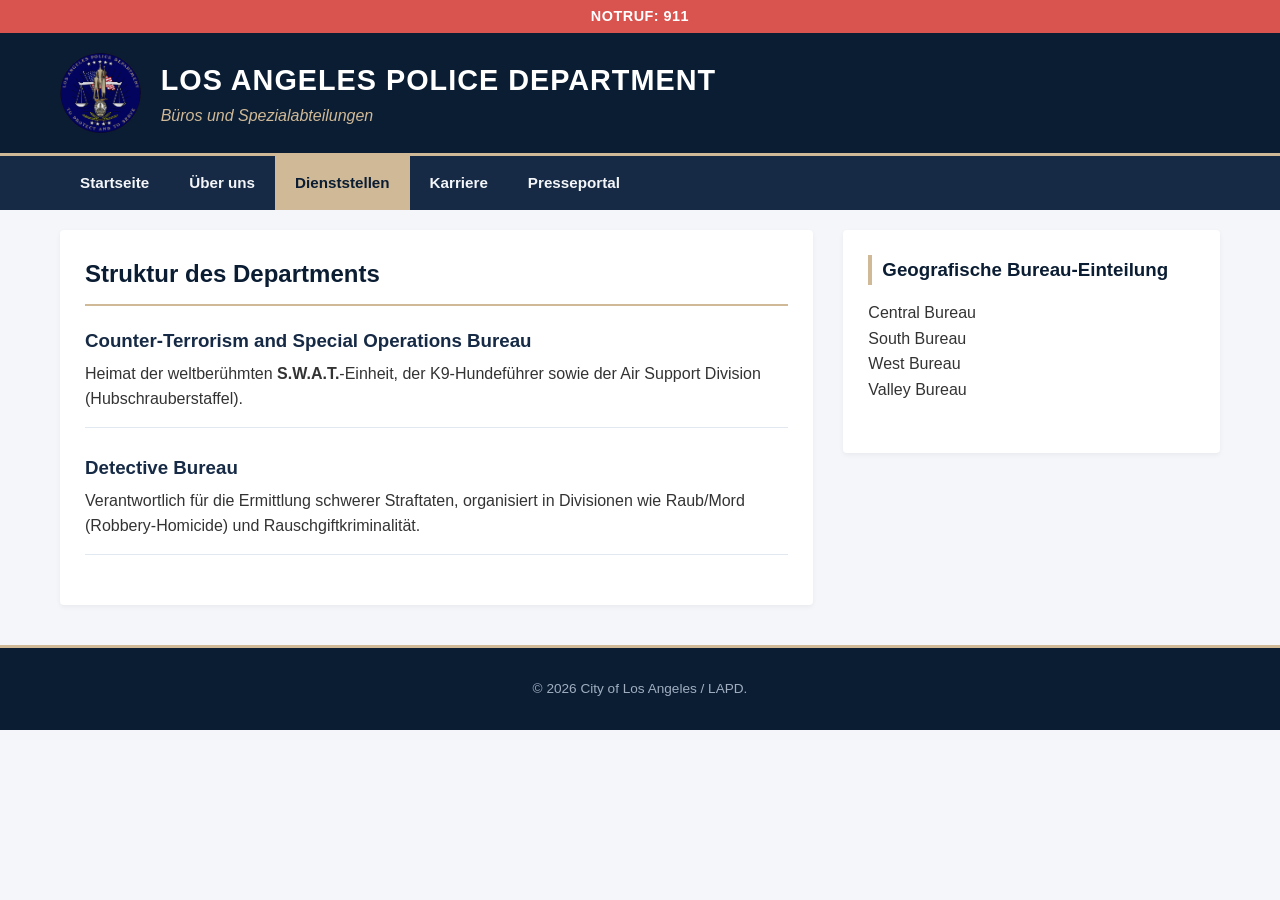
==== dienststellen.html @ 136182f8 "Add files via upload" ====
<!DOCTYPE html>
<html lang="de">
<head>
    <meta charset="UTF-8">
    <meta name="viewport" content="width=device-width, initial-scale=1.0">
    <title>Dienststellen - LAPD</title>
    <link rel="stylesheet" href="style.css">
</head>
<body>
    <div class="announcement-bar"><p><strong>NOTRUF: 911</strong></p></div>
    <header class="main-header">
        <div class="header-container">
            <img src="lapd-logo.png" alt="LAPD Emblem" class="logo">
            <div class="header-text"><h1>LOS ANGELES POLICE DEPARTMENT</h1><p class="motto">Büros und Spezialabteilungen</p></div>
        </div>
    </header>
    <nav class="navbar">
        <ul>
            <li><a href="index.html">Startseite</a></li>
            <li><a href="ueber-uns.html">Über uns</a></li>
            <li><a href="dienststellen.html" class="active">Dienststellen</a></li>
            <li><a href="karriere.html">Karriere</a></li>
            <li><a href="presse.html">Presseportal</a></li>
        </ul>
    </nav>
    <main class="content-container">
        <section class="main-content">
            <h2>Struktur des Departments</h2>
            <hr>
            <div class="news-card">
                <h3>Counter-Terrorism and Special Operations Bureau</h3>
                <p>Heimat der weltberühmten <strong>S.W.A.T.</strong>-Einheit, der K9-Hundeführer sowie der Air Support Division (Hubschrauberstaffel).</p>
            </div>
            <div class="news-card">
                <h3>Detective Bureau</h3>
                <p>Verantwortlich für die Ermittlung schwerer Straftaten, organisiert in Divisionen wie Raub/Mord (Robbery-Homicide) und Rauschgiftkriminalität.</p>
            </div>
        </section>
        <aside class="sidebar">
            <h3>Geografische Bureau-Einteilung</h3>
            <ul>
                <li>Central Bureau</li>
                <li>South Bureau</li>
                <li>West Bureau</li>
                <li>Valley Bureau</li>
            </ul>
        </aside>
    </main>
    <footer class="main-footer"><p>&copy; 2026 City of Los Angeles / LAPD.</p></footer>
</body>
</html>
---- style.css ----
* {
    margin: 0;
    padding: 0;
    box-sizing: border-box;
    font-family: 'Arial', sans-serif;
}

body {
    background-color: #f4f6f9;
    color: #333;
    line-height: 1.6;
}

.announcement-bar {
    background-color: #d9534f;
    color: white;
    text-align: center;
    padding: 5px 0;
    font-size: 0.9rem;
    letter-spacing: 0.5px;
}

.main-header {
    background-color: #0b1d33;
    color: white;
    padding: 20px 0;
    border-bottom: 3px solid #cfb997;
}

.header-container {
    max-width: 1200px;
    margin: 0 auto;
    display: flex;
    align-items: center;
    padding: 0 20px;
}

.logo {
    height: 80px;
    margin-right: 20px;
}

.header-text h1 {
    font-size: 1.8rem;
    letter-spacing: 1px;
}

.motto {
    color: #cfb997;
    font-style: italic;
    font-size: 1rem;
}

.navbar {
    background-color: #162a45;
}

.navbar ul {
    max-width: 1200px;
    margin: 0 auto;
    list-style: none;
    display: flex;
    padding: 0 20px;
}

.navbar li a {
    display: block;
    color: #f4f6f9;
    text-decoration: none;
    padding: 15px 20px;
    font-weight: bold;
    font-size: 0.95rem;
    transition: background 0.2s;
}

.navbar li a:hover, .navbar li a.active {
    background-color: #cfb997;
    color: #0b1d33;
}

.hero-section {
    position: relative;
    max-width: 1200px;
    margin: 20px auto;
    height: 300px;
    overflow: hidden;
    background-color: #0b1d33;
}

.hero-image {
    width: 100%;
    height: 100%;
    object-fit: cover;
    opacity: 0.6;
}

.hero-overlay {
    position: absolute;
    bottom: 0;
    left: 0;
    right: 0;
    background: linear-gradient(transparent, rgba(11, 29, 51, 0.95));
    color: white;
    padding: 30px 20px;
}

.content-container {
    max-width: 1200px;
    margin: 20px auto;
    display: grid;
    grid-template-columns: 2fr 1fr;
    gap: 30px;
    padding: 0 20px;
}

.main-content {
    background: white;
    padding: 25px;
    border-radius: 4px;
    box-shadow: 0 2px 5px rgba(0,0,0,0.05);
}

.main-content h2 {
    color: #0b1d33;
    margin-bottom: 10px;
}

hr {
    border: 0;
    height: 2px;
    background: #cfb997;
    margin-bottom: 20px;
}

.news-card {
    margin-bottom: 25px;
    padding-bottom: 15px;
    border-bottom: 1px solid #e2e8f0;
}

.news-card h3 {
    color: #162a45;
    margin-bottom: 5px;
}

.date {
    font-size: 0.85rem;
    color: #718096;
    margin-bottom: 10px;
}

.sidebar {
    background: white;
    padding: 25px;
    border-radius: 4px;
    box-shadow: 0 2px 5px rgba(0,0,0,0.05);
    height: fit-content;
}

.sidebar h3 {
    color: #0b1d33;
    margin-bottom: 15px;
    border-left: 4px solid #cfb997;
    padding-left: 10px;
}

.sidebar ul {
    list-style: none;
    margin-bottom: 25px;
}

.sidebar ul li a {
    display: block;
    padding: 10px 0;
    color: #2d3748;
    text-decoration: none;
    border-bottom: 1px solid #edf2f7;
}

.sidebar ul li a:hover {
    color: #cfb997;
}

.wichtig-box {
    background-color: #ebf8ff;
    border-left: 4px solid #3182ce;
    padding: 15px;
    font-size: 0.9rem;
}

.wichtig-box h4 {
    color: #2b6cb0;
    margin-bottom: 5px;
}

.btn-apply {
    display: block;
    width: 100%;
    text-align: center;
    background-color: #0b1d33;
    color: white;
    padding: 15px;
    text-decoration: none;
    font-weight: bold;
    border-radius: 4px;
    border: 2px solid #cfb997;
    transition: all 0.2s ease;
    margin-top: 15px;
}

.btn-apply:hover {
    background-color: #cfb997;
    color: #0b1d33;
}

.main-footer {
    background-color: #0b1d33;
    color: #a0aec0;
    text-align: center;
    padding: 30px 20px;
    margin-top: 40px;
    font-size: 0.85rem;
    border-top: 3px solid #cfb997;
}

.main-footer a {
    color: #f4f6f9;
    text-decoration: none;
}

@media (max-width: 768px) {
    .content-container { grid-template-columns: 1fr; }
    .header-container { flex-direction: column; text-align: center; }
    .logo { margin-right: 0; margin-bottom: 15px; }
    .navbar ul { flex-direction: column; }
    .navbar li a { text-align: center; padding: 10px; }
}

.btn-apply {
    display: block;
    width: 100%;
    text-align: center;
    background-color: #0b1d33;
    color: white;
    padding: 15px;
    text-decoration: none;
    font-weight: bold;
    border-radius: 4px;
    border: 2px solid #cfb997;
    transition: all 0.2s ease;
    margin-top: 15px;
}

.btn-apply:hover {
    background-color: #cfb997;
    color: #0b1d33;
    box-shadow: 0 4px 10px rgba(0,0,0,0.15);
}
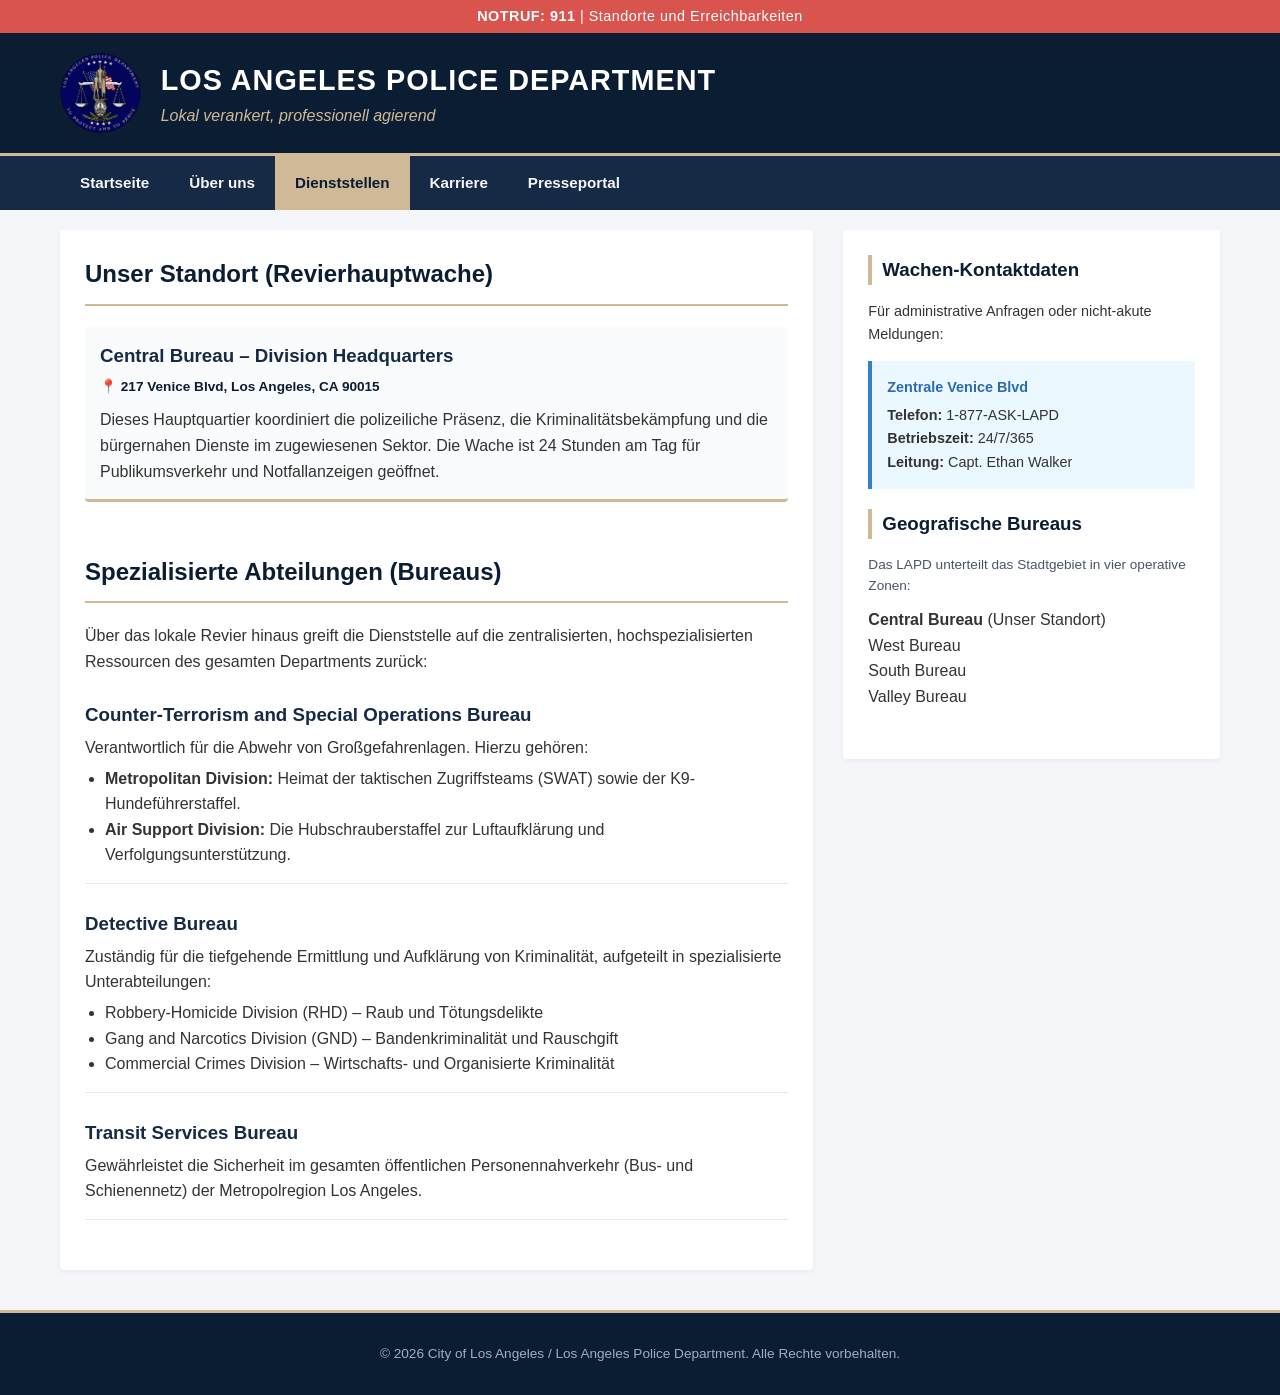
==== commit 69d06c22: "Update title and content in dienststellen.html" ====
--- a/dienststellen.html
+++ b/dienststellen.html
@@ -3,17 +3,25 @@
 <head>
     <meta charset="UTF-8">
     <meta name="viewport" content="width=device-width, initial-scale=1.0">
-    <title>Dienststellen - LAPD</title>
+    <title>Dienststellen & Standorte - Los Angeles Police Department</title>
     <link rel="stylesheet" href="style.css">
 </head>
 <body>
-    <div class="announcement-bar"><p><strong>NOTRUF: 911</strong></p></div>
+
+    <div class="announcement-bar">
+        <p><strong>NOTRUF: 911</strong> | Standorte und Erreichbarkeiten</p>
+    </div>
+
     <header class="main-header">
         <div class="header-container">
             <img src="lapd-logo.png" alt="LAPD Emblem" class="logo">
-            <div class="header-text"><h1>LOS ANGELES POLICE DEPARTMENT</h1><p class="motto">Büros und Spezialabteilungen</p></div>
+            <div class="header-text">
+                <h1>LOS ANGELES POLICE DEPARTMENT</h1>
+                <p class="motto">Lokal verankert, professionell agierend</p>
+            </div>
         </div>
     </header>
+
     <nav class="navbar">
         <ul>
             <li><a href="index.html">Startseite</a></li>
@@ -23,29 +31,75 @@
             <li><a href="presse.html">Presseportal</a></li>
         </ul>
     </nav>
+
     <main class="content-container">
+        
         <section class="main-content">
-            <h2>Struktur des Departments</h2>
+            <h2>Unser Standort (Revierhauptwache)</h2>
             <hr>
+            <div class="news-card" style="border-bottom: 3px solid #cfb997; background-color: #fafbfc; padding: 15px; border-radius: 4px;">
+                <h3>Central Bureau – Division Headquarters</h3>
+                <p class="date" style="color: #0b1d33; font-weight: bold;">📍 217 Venice Blvd, Los Angeles, CA 90015</p>
+                <p>Dieses Hauptquartier koordiniert die polizeiliche Präsenz, die Kriminalitätsbekämpfung und die bürgernahen Dienste im zugewiesenen Sektor. Die Wache ist 24 Stunden am Tag für Publikumsverkehr und Notfallanzeigen geöffnet.</p>
+            </div>
+
+            <br>
+            <h2>Spezialisierte Abteilungen (Bureaus)</h2>
+            <hr>
+            <p>Über das lokale Revier hinaus greift die Dienststelle auf die zentralisierten, hochspezialisierten Ressourcen des gesamten Departments zurück:</p>
+            
+            <br>
             <div class="news-card">
                 <h3>Counter-Terrorism and Special Operations Bureau</h3>
-                <p>Heimat der weltberühmten <strong>S.W.A.T.</strong>-Einheit, der K9-Hundeführer sowie der Air Support Division (Hubschrauberstaffel).</p>
+                <p>Verantwortlich für die Abwehr von Großgefahrenlagen. Hierzu gehören:</p>
+                <ul style="margin-left: 20px; margin-top: 5px;">
+                    <li><strong>Metropolitan Division:</strong> Heimat der taktischen Zugriffsteams (SWAT) sowie der K9-Hundeführerstaffel.</li>
+                    <li><strong>Air Support Division:</strong> Die Hubschrauberstaffel zur Luftaufklärung und Verfolgungsunterstützung.</li>
+                </ul>
             </div>
+
             <div class="news-card">
                 <h3>Detective Bureau</h3>
-                <p>Verantwortlich für die Ermittlung schwerer Straftaten, organisiert in Divisionen wie Raub/Mord (Robbery-Homicide) und Rauschgiftkriminalität.</p>
+                <p>Zuständig für die tiefgehende Ermittlung und Aufklärung von Kriminalität, aufgeteilt in spezialisierte Unterabteilungen:</p>
+                <ul style="margin-left: 20px; margin-top: 5px;">
+                    <li>Robbery-Homicide Division (RHD) – Raub und Tötungsdelikte</li>
+                    <li>Gang and Narcotics Division (GND) – Bandenkriminalität und Rauschgift</li>
+                    <li>Commercial Crimes Division – Wirtschafts- und Organisierte Kriminalität</li>
+                </ul>
+            </div>
+
+            <div class="news-card">
+                <h3>Transit Services Bureau</h3>
+                <p>Gewährleistet die Sicherheit im gesamten öffentlichen Personennahverkehr (Bus- und Schienennetz) der Metropolregion Los Angeles.</p>
             </div>
         </section>
+
         <aside class="sidebar">
-            <h3>Geografische Bureau-Einteilung</h3>
+            <h3>Wachen-Kontaktdaten</h3>
+            <p style="font-size: 0.9rem; margin-bottom: 15px;">Für administrative Anfragen oder nicht-akute Meldungen:</p>
+            
+            <div class="wichtig-box" style="margin-bottom: 20px;">
+                <h4>Zentrale Venice Blvd</h4>
+                <p style="margin-top: 5px;"><strong>Telefon:</strong> 1-877-ASK-LAPD<br>
+                <strong>Betriebszeit:</strong> 24/7/365<br>
+                <strong>Leitung:</strong> Capt. Ethan Walker</p>
+            </div>
+
+            <h3>Geografische Bureaus</h3>
+            <p style="font-size: 0.85rem; color: #4a5568; margin-bottom: 10px;">Das LAPD unterteilt das Stadtgebiet in vier operative Zonen:</p>
             <ul>
-                <li>Central Bureau</li>
+                <li><strong>Central Bureau</strong> (Unser Standort)</li>
+                <li>West Bureau</li>
                 <li>South Bureau</li>
-                <li>West Bureau</li>
                 <li>Valley Bureau</li>
             </ul>
         </aside>
+
     </main>
-    <footer class="main-footer"><p>&copy; 2026 City of Los Angeles / LAPD.</p></footer>
+
+    <footer class="main-footer">
+        <p>&copy; 2026 City of Los Angeles / Los Angeles Police Department. Alle Rechte vorbehalten.</p>
+    </footer>
+
 </body>
-</html>+</html>
